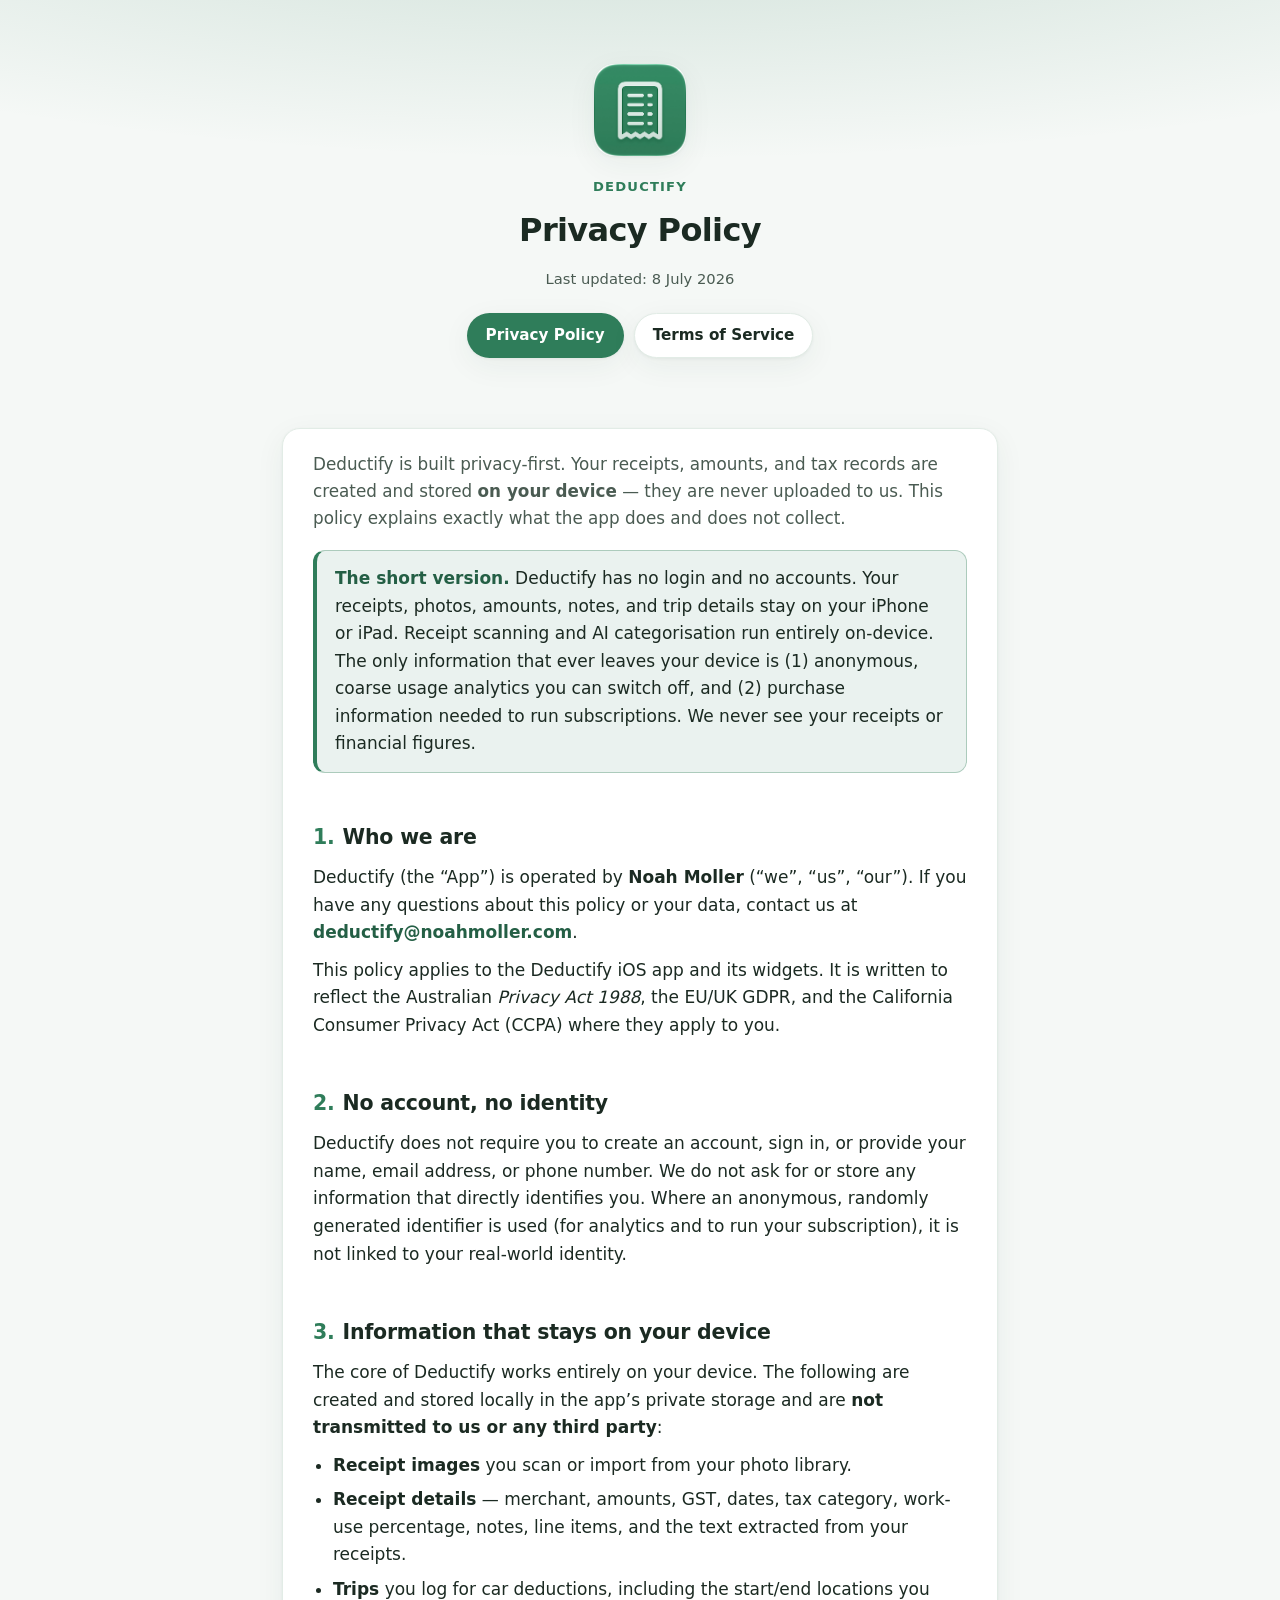
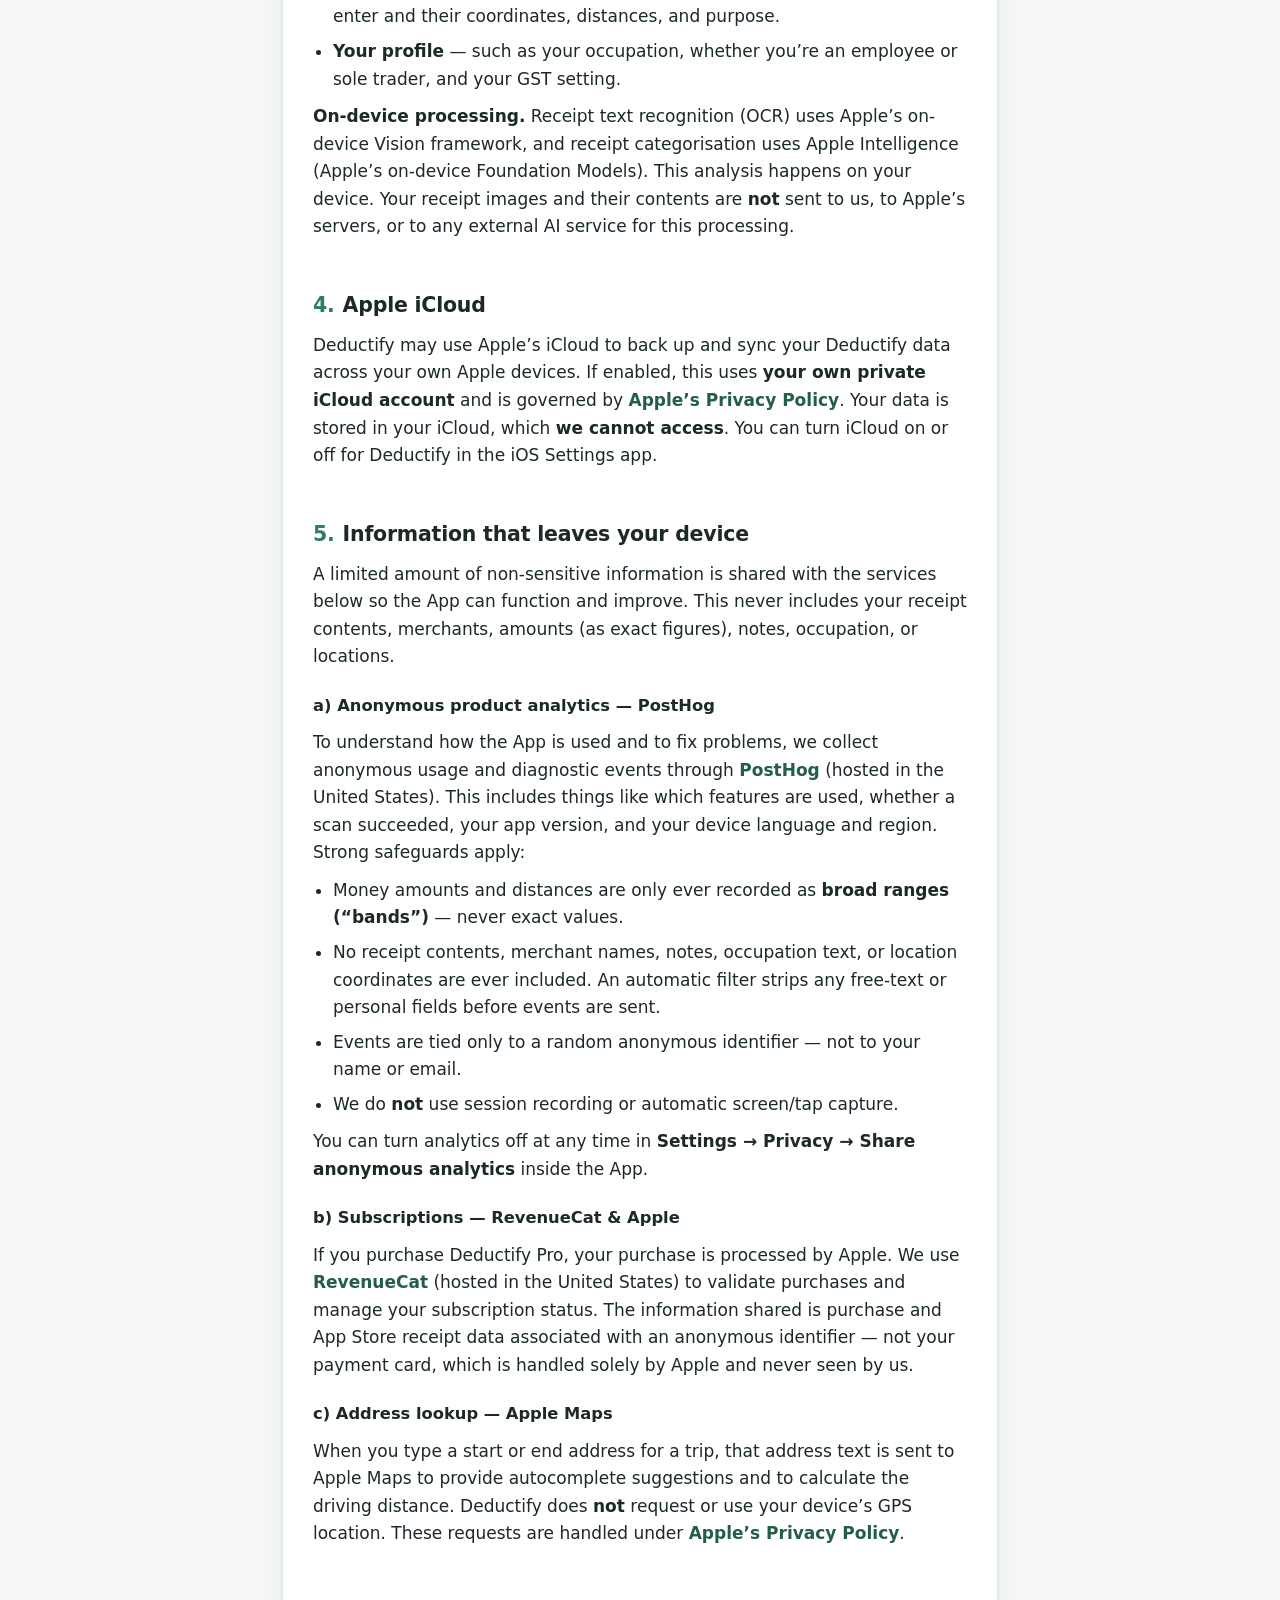
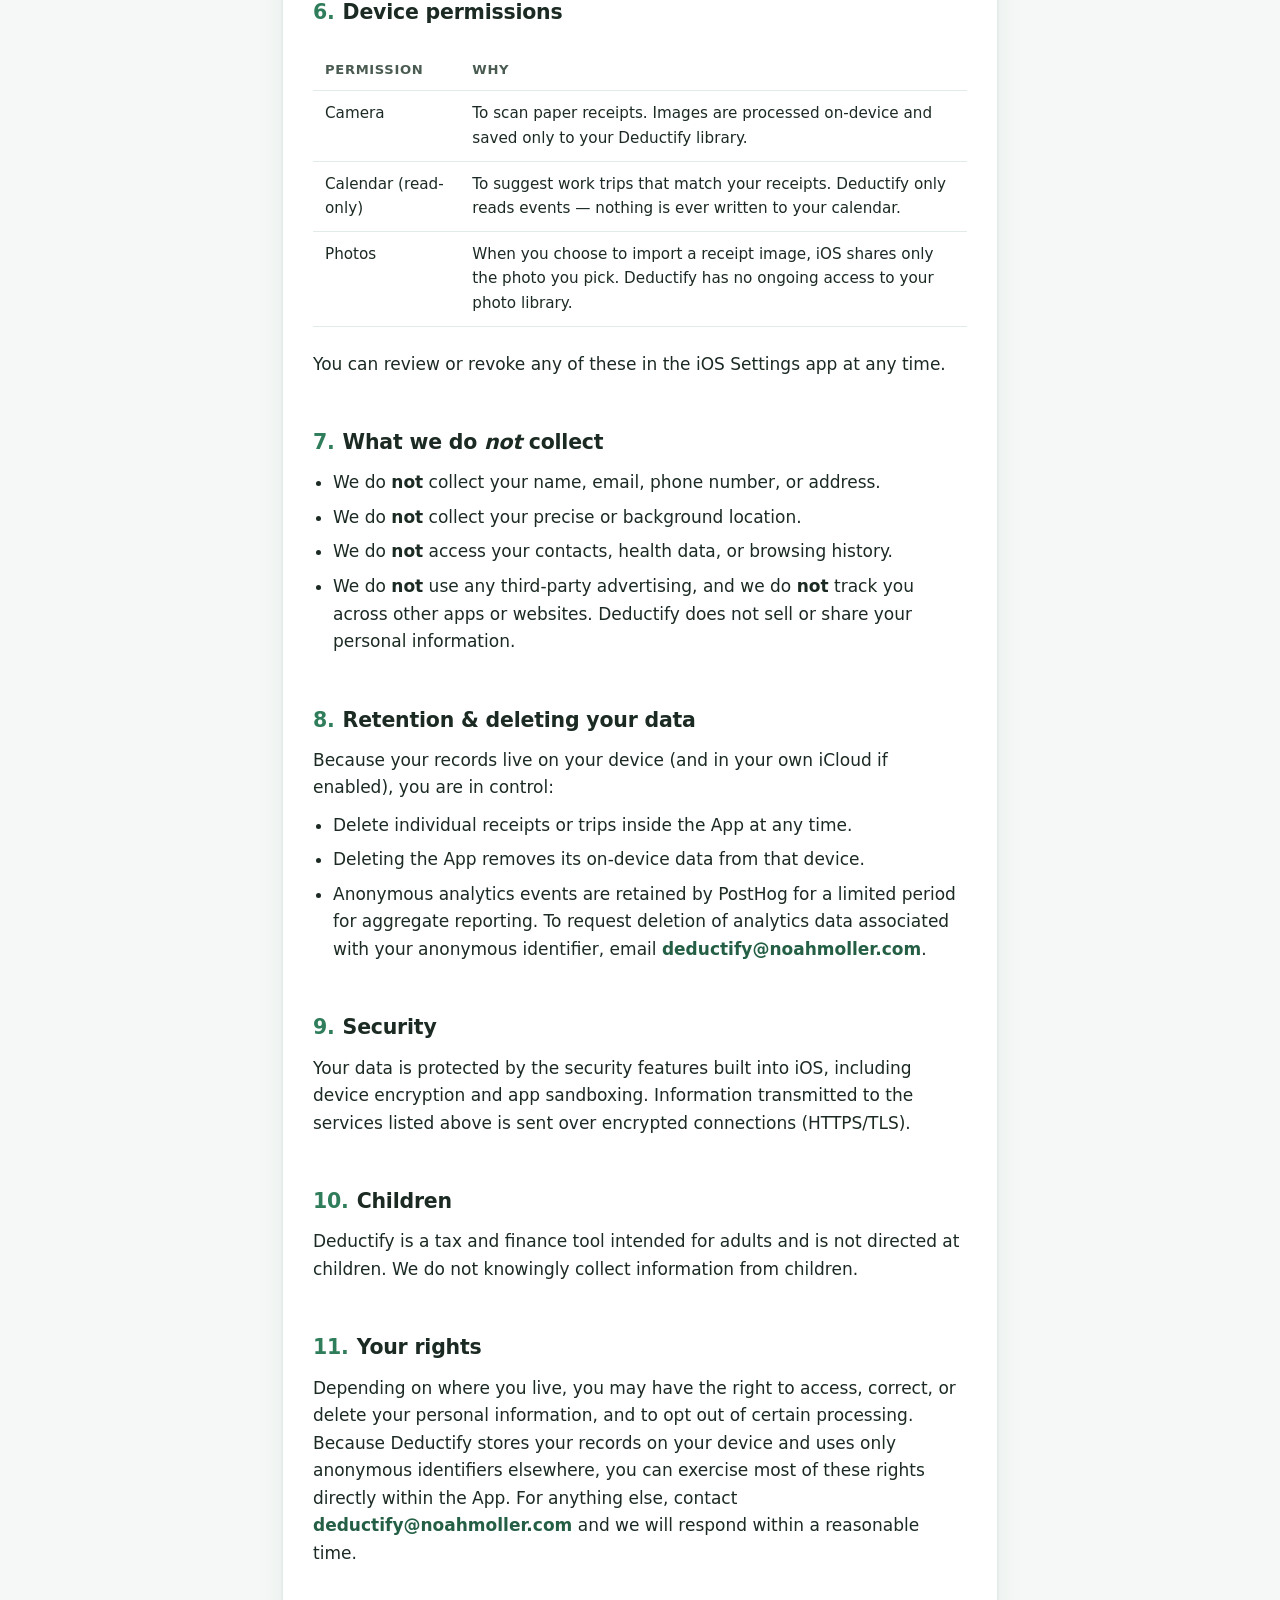
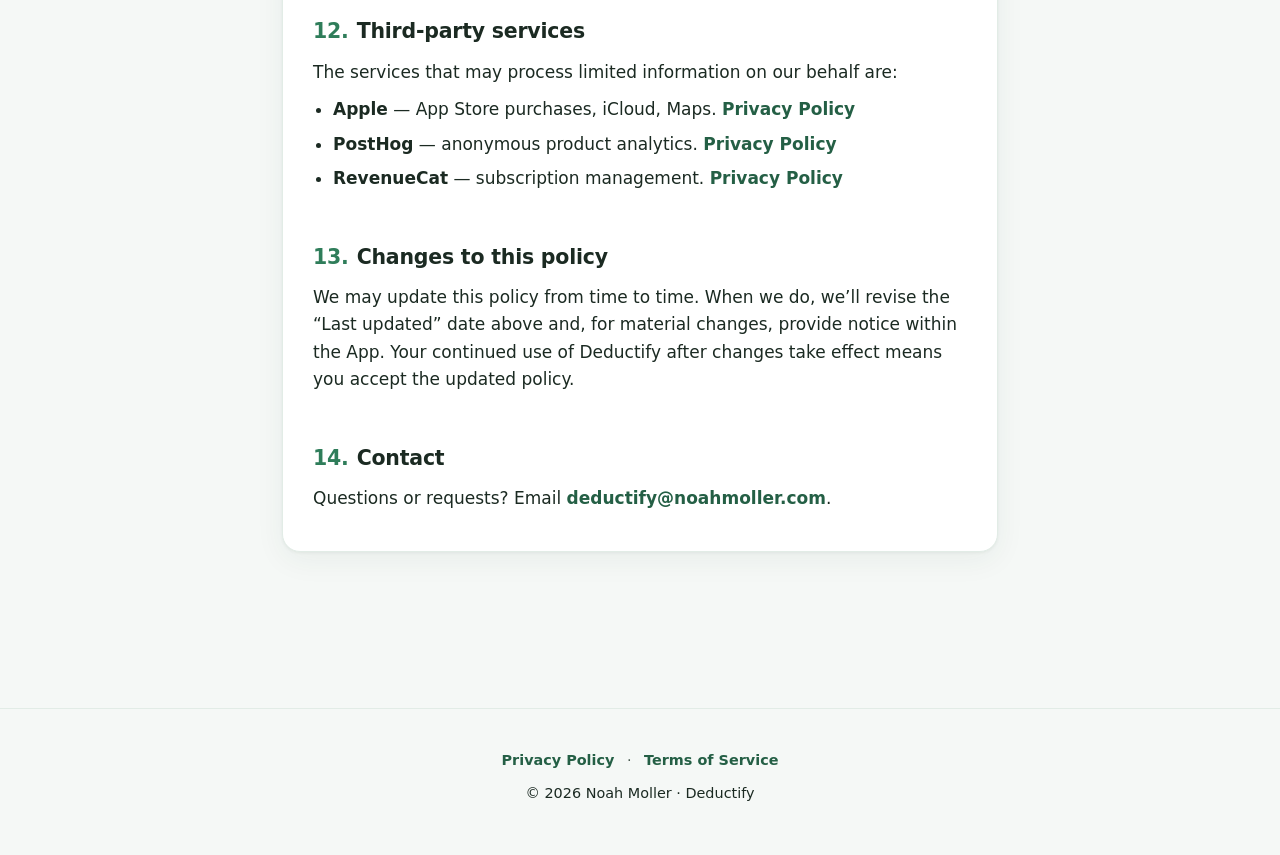
==== privacy.html @ 132f542c "Deductify privacy policy and terms of service" ====
<!doctype html>
<html lang="en">
<head>
<meta charset="utf-8">
<meta name="viewport" content="width=device-width, initial-scale=1">
<title>Privacy Policy · Deductify</title>
<meta name="description" content="How Deductify handles your data. Your receipts and financial records stay on your device.">
<link rel="icon" href="logo.jpg">
<link rel="stylesheet" href="styles.css">
</head>
<body>
<header class="site">
  <img class="logo" src="logo.jpg" alt="Deductify app icon">
  <div class="kicker">Deductify</div>
  <h1>Privacy Policy</h1>
  <div class="updated">Last updated: 8 July 2026</div>
  <nav class="pill-nav">
    <a class="pill primary" href="privacy.html">Privacy Policy</a>
    <a class="pill" href="terms.html">Terms of Service</a>
  </nav>
</header>

<div class="wrap">
<div class="card">

<p class="lead">Deductify is built privacy-first. Your receipts, amounts, and tax records are created and stored <strong>on your device</strong> — they are never uploaded to us. This policy explains exactly what the app does and does not collect.</p>

<div class="callout">
  <strong>The short version.</strong> Deductify has no login and no accounts. Your receipts, photos, amounts, notes, and trip details stay on your iPhone or iPad. Receipt scanning and AI categorisation run entirely on-device. The only information that ever leaves your device is (1) anonymous, coarse usage analytics you can switch off, and (2) purchase information needed to run subscriptions. We never see your receipts or financial figures.
</div>

<h2><span class="num">1.</span>Who we are</h2>
<p>Deductify (the “App”) is operated by <strong>Noah Moller</strong> (“we”, “us”, “our”). If you have any questions about this policy or your data, contact us at <a href="mailto:deductify@noahmoller.com">deductify@noahmoller.com</a>.</p>
<p>This policy applies to the Deductify iOS app and its widgets. It is written to reflect the Australian <em>Privacy Act 1988</em>, the EU/UK GDPR, and the California Consumer Privacy Act (CCPA) where they apply to you.</p>

<h2><span class="num">2.</span>No account, no identity</h2>
<p>Deductify does not require you to create an account, sign in, or provide your name, email address, or phone number. We do not ask for or store any information that directly identifies you. Where an anonymous, randomly generated identifier is used (for analytics and to run your subscription), it is not linked to your real-world identity.</p>

<h2><span class="num">3.</span>Information that stays on your device</h2>
<p>The core of Deductify works entirely on your device. The following are created and stored locally in the app’s private storage and are <strong>not transmitted to us or any third party</strong>:</p>
<ul>
  <li><strong>Receipt images</strong> you scan or import from your photo library.</li>
  <li><strong>Receipt details</strong> — merchant, amounts, GST, dates, tax category, work-use percentage, notes, line items, and the text extracted from your receipts.</li>
  <li><strong>Trips</strong> you log for car deductions, including the start/end locations you enter and their coordinates, distances, and purpose.</li>
  <li><strong>Your profile</strong> — such as your occupation, whether you’re an employee or sole trader, and your GST setting.</li>
</ul>
<p><strong>On-device processing.</strong> Receipt text recognition (OCR) uses Apple’s on-device Vision framework, and receipt categorisation uses Apple Intelligence (Apple’s on-device Foundation Models). This analysis happens on your device. Your receipt images and their contents are <strong>not</strong> sent to us, to Apple’s servers, or to any external AI service for this processing.</p>

<h2><span class="num">4.</span>Apple iCloud</h2>
<p>Deductify may use Apple’s iCloud to back up and sync your Deductify data across your own Apple devices. If enabled, this uses <strong>your own private iCloud account</strong> and is governed by <a href="https://www.apple.com/legal/privacy/" target="_blank" rel="noopener">Apple’s Privacy Policy</a>. Your data is stored in your iCloud, which <strong>we cannot access</strong>. You can turn iCloud on or off for Deductify in the iOS Settings app.</p>

<h2><span class="num">5.</span>Information that leaves your device</h2>
<p>A limited amount of non-sensitive information is shared with the services below so the App can function and improve. This never includes your receipt contents, merchants, amounts (as exact figures), notes, occupation, or locations.</p>

<h3>a) Anonymous product analytics — PostHog</h3>
<p>To understand how the App is used and to fix problems, we collect anonymous usage and diagnostic events through <a href="https://posthog.com/privacy" target="_blank" rel="noopener">PostHog</a> (hosted in the United States). This includes things like which features are used, whether a scan succeeded, your app version, and your device language and region. Strong safeguards apply:</p>
<ul>
  <li>Money amounts and distances are only ever recorded as <strong>broad ranges (“bands”)</strong> — never exact values.</li>
  <li>No receipt contents, merchant names, notes, occupation text, or location coordinates are ever included. An automatic filter strips any free-text or personal fields before events are sent.</li>
  <li>Events are tied only to a random anonymous identifier — not to your name or email.</li>
  <li>We do <strong>not</strong> use session recording or automatic screen/tap capture.</li>
</ul>
<p>You can turn analytics off at any time in <strong>Settings → Privacy → Share anonymous analytics</strong> inside the App.</p>

<h3>b) Subscriptions — RevenueCat &amp; Apple</h3>
<p>If you purchase Deductify Pro, your purchase is processed by Apple. We use <a href="https://www.revenuecat.com/privacy" target="_blank" rel="noopener">RevenueCat</a> (hosted in the United States) to validate purchases and manage your subscription status. The information shared is purchase and App Store receipt data associated with an anonymous identifier — not your payment card, which is handled solely by Apple and never seen by us.</p>

<h3>c) Address lookup — Apple Maps</h3>
<p>When you type a start or end address for a trip, that address text is sent to Apple Maps to provide autocomplete suggestions and to calculate the driving distance. Deductify does <strong>not</strong> request or use your device’s GPS location. These requests are handled under <a href="https://www.apple.com/legal/privacy/" target="_blank" rel="noopener">Apple’s Privacy Policy</a>.</p>

<h2><span class="num">6.</span>Device permissions</h2>
<div class="table-scroll">
<table>
  <tr><th>Permission</th><th>Why</th></tr>
  <tr><td>Camera</td><td>To scan paper receipts. Images are processed on-device and saved only to your Deductify library.</td></tr>
  <tr><td>Calendar (read-only)</td><td>To suggest work trips that match your receipts. Deductify only reads events — nothing is ever written to your calendar.</td></tr>
  <tr><td>Photos</td><td>When you choose to import a receipt image, iOS shares only the photo you pick. Deductify has no ongoing access to your photo library.</td></tr>
</table>
</div>
<p>You can review or revoke any of these in the iOS Settings app at any time.</p>

<h2><span class="num">7.</span>What we do <em>not</em> collect</h2>
<ul>
  <li>We do <strong>not</strong> collect your name, email, phone number, or address.</li>
  <li>We do <strong>not</strong> collect your precise or background location.</li>
  <li>We do <strong>not</strong> access your contacts, health data, or browsing history.</li>
  <li>We do <strong>not</strong> use any third-party advertising, and we do <strong>not</strong> track you across other apps or websites. Deductify does not sell or share your personal information.</li>
</ul>

<h2><span class="num">8.</span>Retention &amp; deleting your data</h2>
<p>Because your records live on your device (and in your own iCloud if enabled), you are in control:</p>
<ul>
  <li>Delete individual receipts or trips inside the App at any time.</li>
  <li>Deleting the App removes its on-device data from that device.</li>
  <li>Anonymous analytics events are retained by PostHog for a limited period for aggregate reporting. To request deletion of analytics data associated with your anonymous identifier, email <a href="mailto:deductify@noahmoller.com">deductify@noahmoller.com</a>.</li>
</ul>

<h2><span class="num">9.</span>Security</h2>
<p>Your data is protected by the security features built into iOS, including device encryption and app sandboxing. Information transmitted to the services listed above is sent over encrypted connections (HTTPS/TLS).</p>

<h2><span class="num">10.</span>Children</h2>
<p>Deductify is a tax and finance tool intended for adults and is not directed at children. We do not knowingly collect information from children.</p>

<h2><span class="num">11.</span>Your rights</h2>
<p>Depending on where you live, you may have the right to access, correct, or delete your personal information, and to opt out of certain processing. Because Deductify stores your records on your device and uses only anonymous identifiers elsewhere, you can exercise most of these rights directly within the App. For anything else, contact <a href="mailto:deductify@noahmoller.com">deductify@noahmoller.com</a> and we will respond within a reasonable time.</p>

<h2><span class="num">12.</span>Third-party services</h2>
<p>The services that may process limited information on our behalf are:</p>
<ul>
  <li><strong>Apple</strong> — App Store purchases, iCloud, Maps. <a href="https://www.apple.com/legal/privacy/" target="_blank" rel="noopener">Privacy Policy</a></li>
  <li><strong>PostHog</strong> — anonymous product analytics. <a href="https://posthog.com/privacy" target="_blank" rel="noopener">Privacy Policy</a></li>
  <li><strong>RevenueCat</strong> — subscription management. <a href="https://www.revenuecat.com/privacy" target="_blank" rel="noopener">Privacy Policy</a></li>
</ul>

<h2><span class="num">13.</span>Changes to this policy</h2>
<p>We may update this policy from time to time. When we do, we’ll revise the “Last updated” date above and, for material changes, provide notice within the App. Your continued use of Deductify after changes take effect means you accept the updated policy.</p>

<h2><span class="num">14.</span>Contact</h2>
<p>Questions or requests? Email <a href="mailto:deductify@noahmoller.com">deductify@noahmoller.com</a>.</p>

</div>
</div>

<footer class="site">
  <div><a href="privacy.html">Privacy Policy</a> · <a href="terms.html">Terms of Service</a></div>
  <p>© 2026 Noah Moller · Deductify</p>
</footer>
</body>
</html>
---- styles.css ----
/* Deductify — legal pages theme (Eucalyptus) */
:root {
  --eucalyptus: #2F7D5A;
  --eucalyptus-deep: #245f45;
  --bg: #f5f8f6;
  --bg-elev: #ffffff;
  --text: #1b2a22;
  --text-soft: #4a5b52;
  --border: #e2ece6;
  --shadow: 0 1px 3px rgba(31, 74, 54, .06), 0 8px 30px rgba(31, 74, 54, .06);
  --radius: 18px;
}
@media (prefers-color-scheme: dark) {
  :root {
    --eucalyptus: #5BBD8F;
    --eucalyptus-deep: #7cd0a6;
    --bg: #101611;
    --bg-elev: #182019;
    --text: #e9f1ec;
    --text-soft: #a7b8ae;
    --border: #26332b;
    --shadow: 0 1px 3px rgba(0,0,0,.4), 0 10px 34px rgba(0,0,0,.35);
  }
}
:root[data-theme="dark"] {
  --eucalyptus: #5BBD8F; --eucalyptus-deep: #7cd0a6;
  --bg: #101611; --bg-elev: #182019; --text: #e9f1ec; --text-soft: #a7b8ae; --border: #26332b;
  --shadow: 0 1px 3px rgba(0,0,0,.4), 0 10px 34px rgba(0,0,0,.35);
}
:root[data-theme="light"] {
  --eucalyptus: #2F7D5A; --eucalyptus-deep: #245f45;
  --bg: #f5f8f6; --bg-elev: #fff; --text: #1b2a22; --text-soft: #4a5b52; --border: #e2ece6;
  --shadow: 0 1px 3px rgba(31,74,54,.06), 0 8px 30px rgba(31,74,54,.06);
}

* { box-sizing: border-box; }
html { -webkit-text-size-adjust: 100%; }
body {
  margin: 0;
  font-family: ui-rounded, "SF Pro Rounded", -apple-system, BlinkMacSystemFont, "Segoe UI", system-ui, sans-serif;
  background: var(--bg);
  color: var(--text);
  line-height: 1.62;
  font-size: 17px;
  -webkit-font-smoothing: antialiased;
}

.wrap { max-width: 760px; margin: 0 auto; padding: 0 22px 96px; }

/* Header */
header.site {
  background:
    radial-gradient(1200px 300px at 50% -140px, color-mix(in srgb, var(--eucalyptus) 22%, transparent), transparent);
  padding: 64px 22px 40px;
  text-align: center;
}
.logo {
  width: 92px; height: 92px; border-radius: 22.37%;
  display: block; margin: 0 auto 20px;
  box-shadow: var(--shadow);
}
header.site h1 { margin: 0; font-size: 2rem; letter-spacing: -.02em; font-weight: 800; }
header.site .kicker {
  color: var(--eucalyptus); font-weight: 700; font-size: .82rem;
  text-transform: uppercase; letter-spacing: .09em; margin-bottom: 8px;
}
header.site .updated { color: var(--text-soft); font-size: .92rem; margin-top: 10px; }

/* Card */
.card {
  background: var(--bg-elev);
  border: 1px solid var(--border);
  border-radius: var(--radius);
  box-shadow: var(--shadow);
  padding: 12px 30px 28px;
  margin-top: 30px;
}

h2 {
  font-size: 1.28rem; font-weight: 750; letter-spacing: -.01em;
  margin: 34px 0 6px; padding-top: 14px;
  color: var(--text);
}
h2 .num { color: var(--eucalyptus); font-variant-numeric: tabular-nums; margin-right: 8px; }
h3 { font-size: 1.02rem; font-weight: 700; margin: 22px 0 4px; }
p, li { color: var(--text); }
p { margin: 10px 0; }
a { color: var(--eucalyptus-deep); text-decoration: none; font-weight: 600; }
a:hover { text-decoration: underline; }
ul { padding-left: 20px; margin: 10px 0; }
li { margin: 7px 0; }
strong { font-weight: 700; }
hr { border: none; border-top: 1px solid var(--border); margin: 30px 0; }

.lead { font-size: 1.05rem; color: var(--text-soft); }

.callout {
  background: color-mix(in srgb, var(--eucalyptus) 10%, var(--bg-elev));
  border: 1px solid color-mix(in srgb, var(--eucalyptus) 30%, var(--border));
  border-left: 4px solid var(--eucalyptus);
  border-radius: 12px; padding: 14px 18px; margin: 18px 0;
}
.callout strong { color: var(--eucalyptus-deep); }

.pill-nav { display: flex; gap: 10px; justify-content: center; flex-wrap: wrap; margin-top: 22px; }
.pill {
  display: inline-block; padding: 9px 18px; border-radius: 999px;
  background: var(--bg-elev); border: 1px solid var(--border);
  color: var(--text); font-weight: 600; font-size: .95rem; box-shadow: var(--shadow);
}
.pill.primary { background: var(--eucalyptus); color: #fff; border-color: transparent; }
@media (prefers-color-scheme: dark) { .pill.primary { color: #08130d; } }
:root[data-theme="dark"] .pill.primary { color: #08130d; }
:root[data-theme="light"] .pill.primary { color: #fff; }

table { width: 100%; border-collapse: collapse; margin: 14px 0; font-size: .95rem; }
th, td { text-align: left; padding: 10px 12px; border-bottom: 1px solid var(--border); vertical-align: top; }
th { color: var(--text-soft); font-weight: 700; font-size: .82rem; text-transform: uppercase; letter-spacing: .05em; }
.table-scroll { overflow-x: auto; -webkit-overflow-scrolling: touch; }

footer.site {
  text-align: center; color: var(--text-soft); font-size: .9rem;
  padding: 40px 22px; border-top: 1px solid var(--border); margin-top: 60px;
}
footer.site a { margin: 0 8px; }
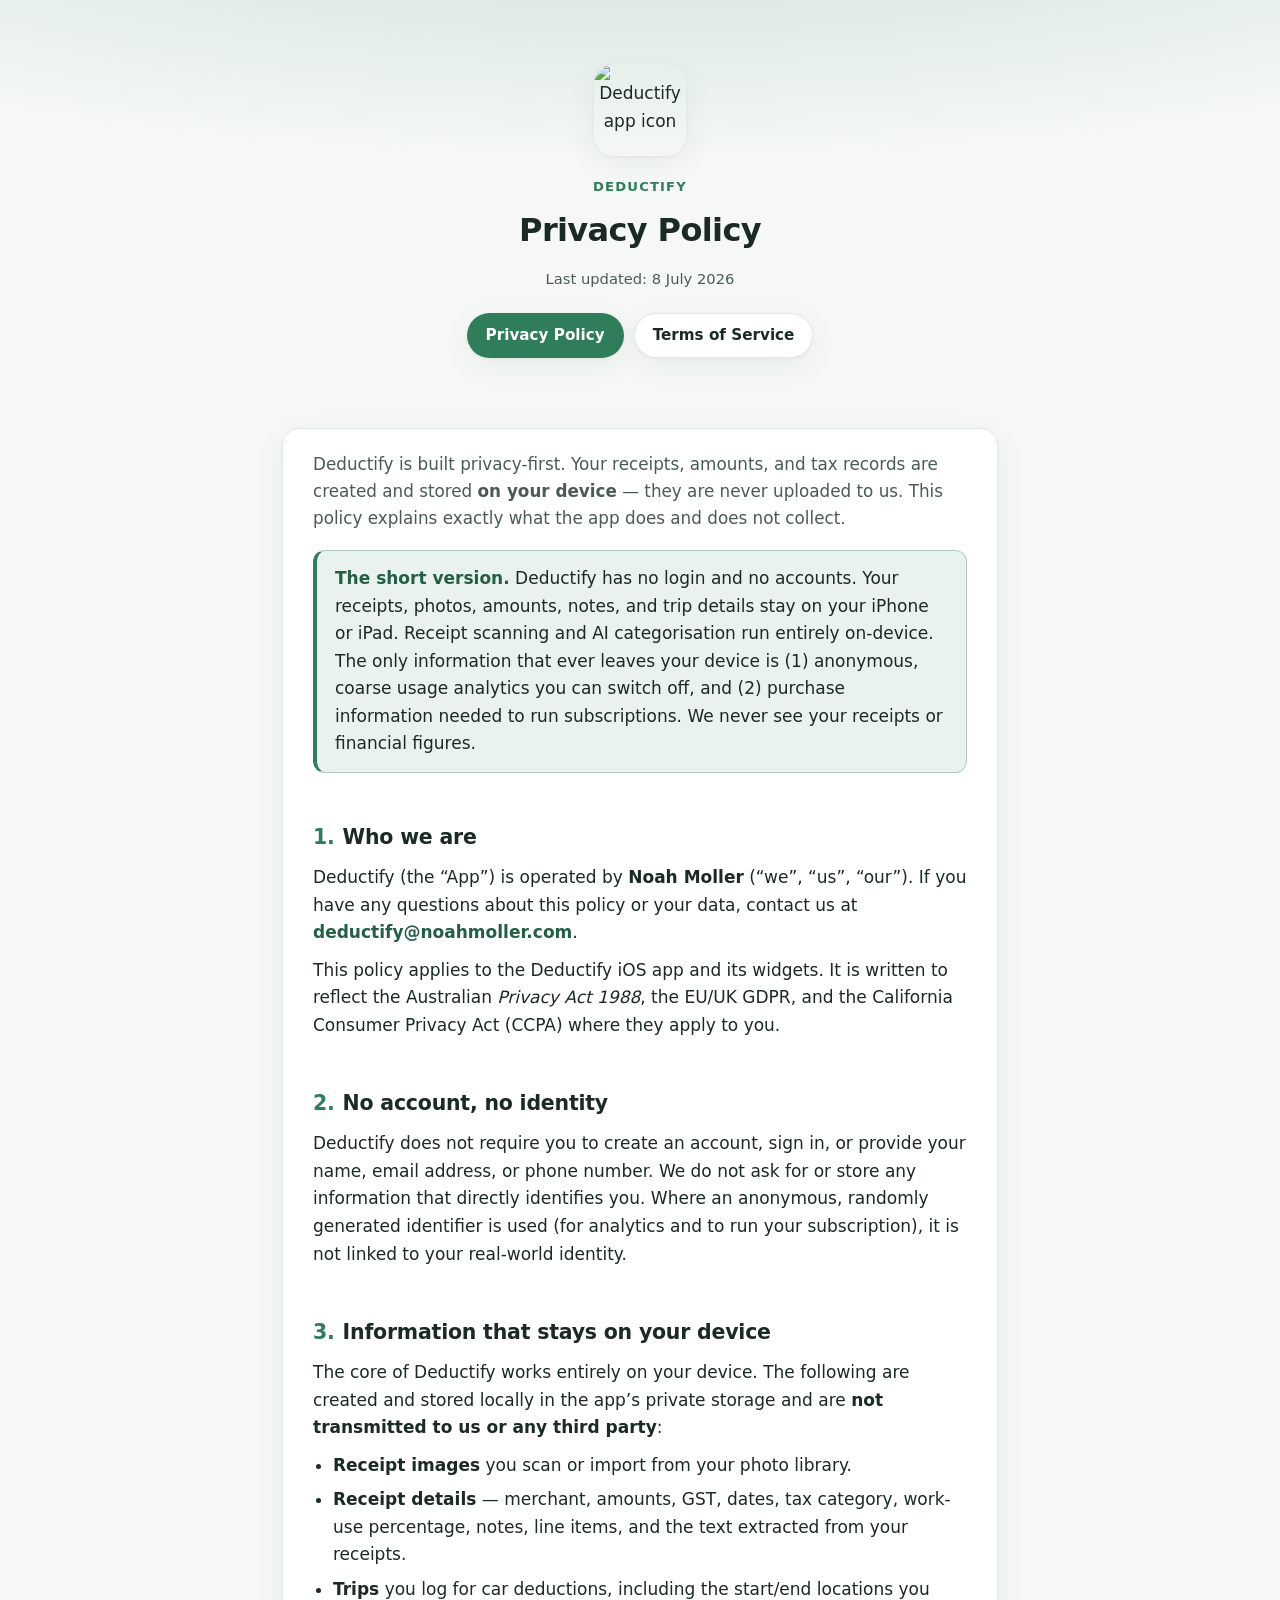
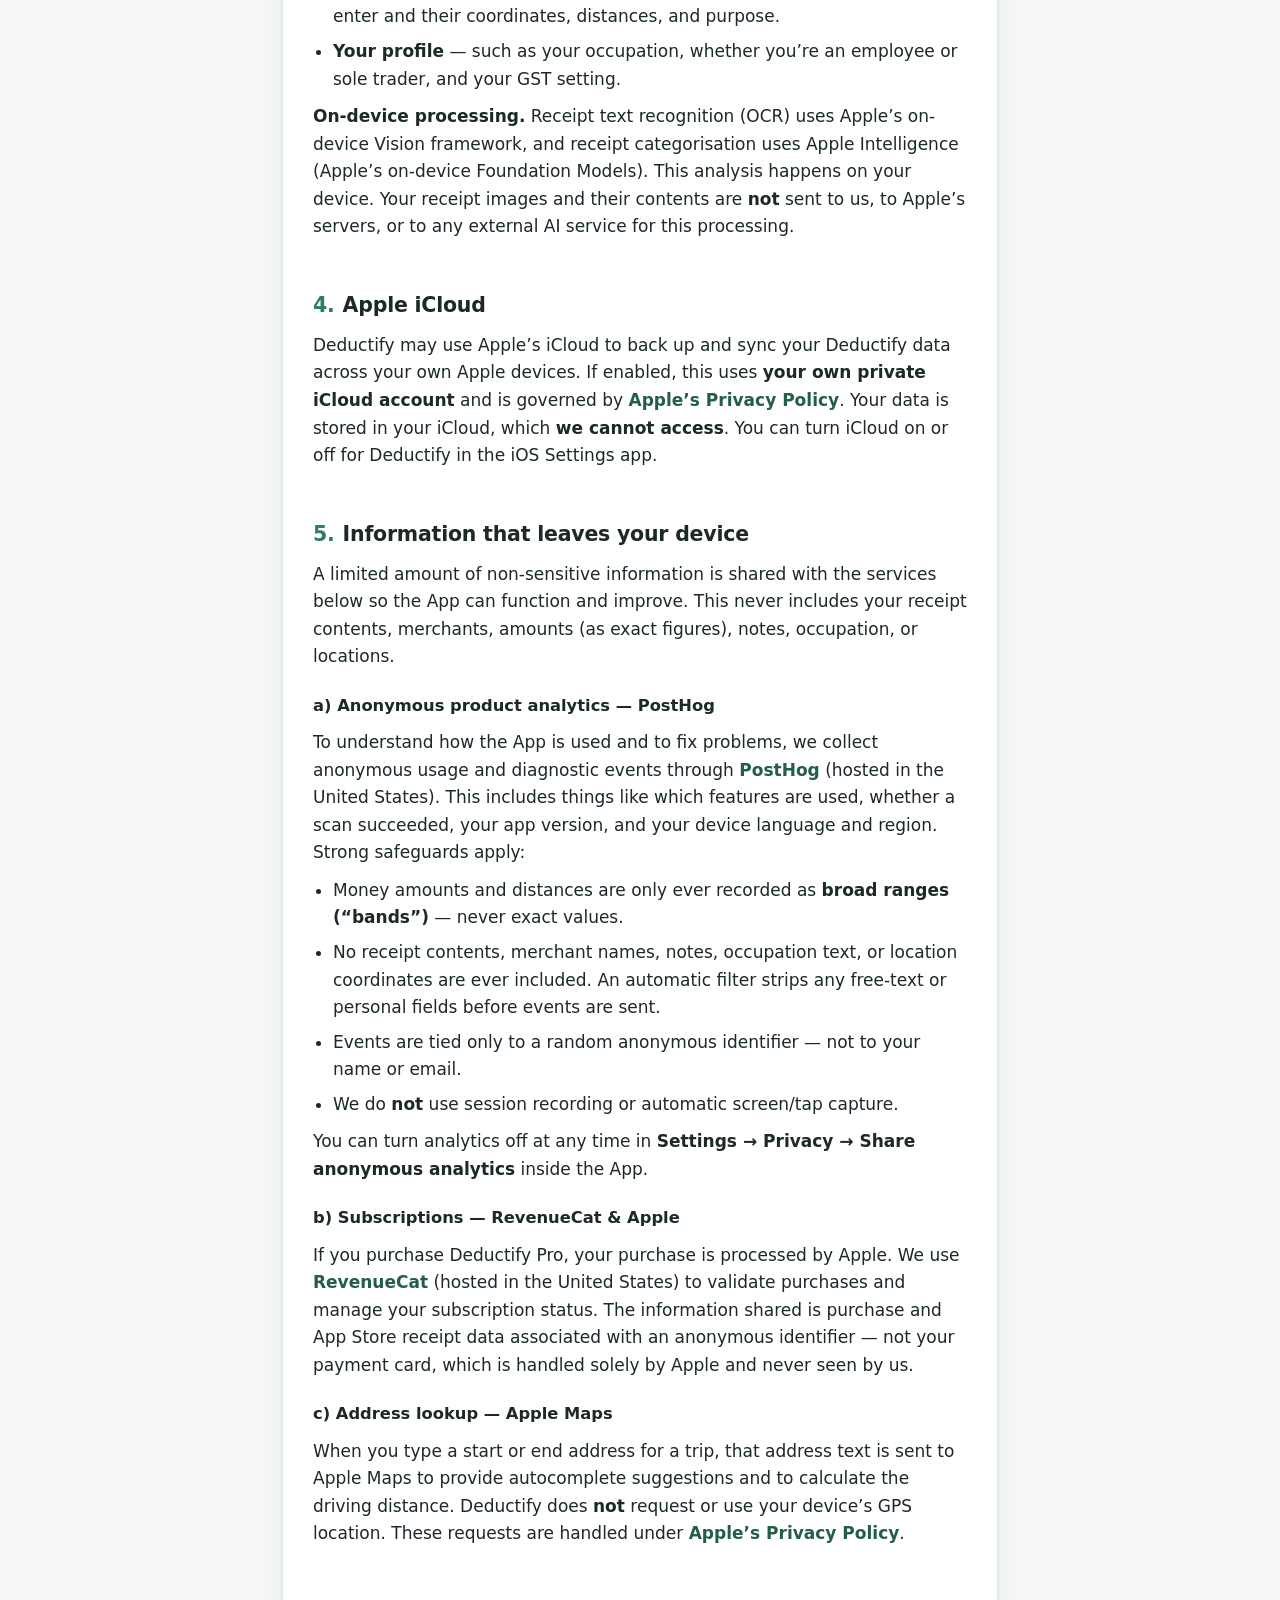
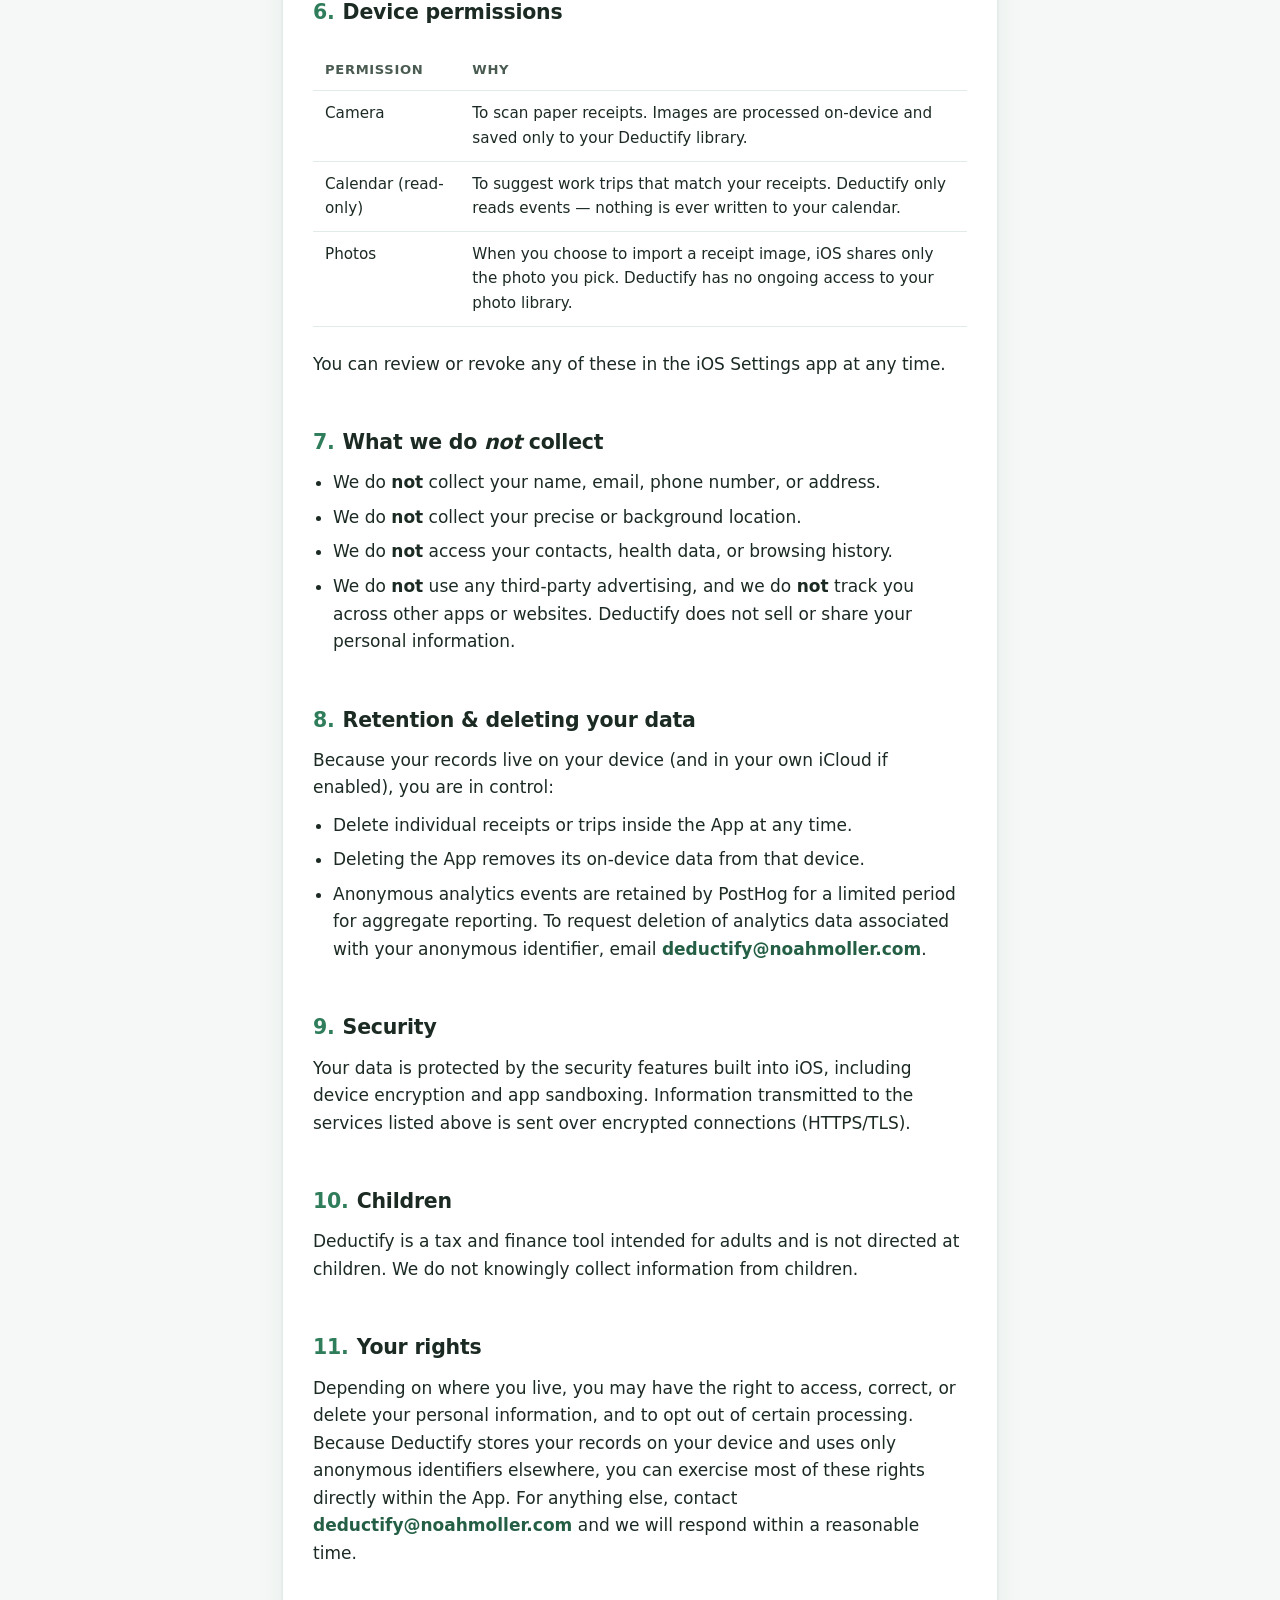
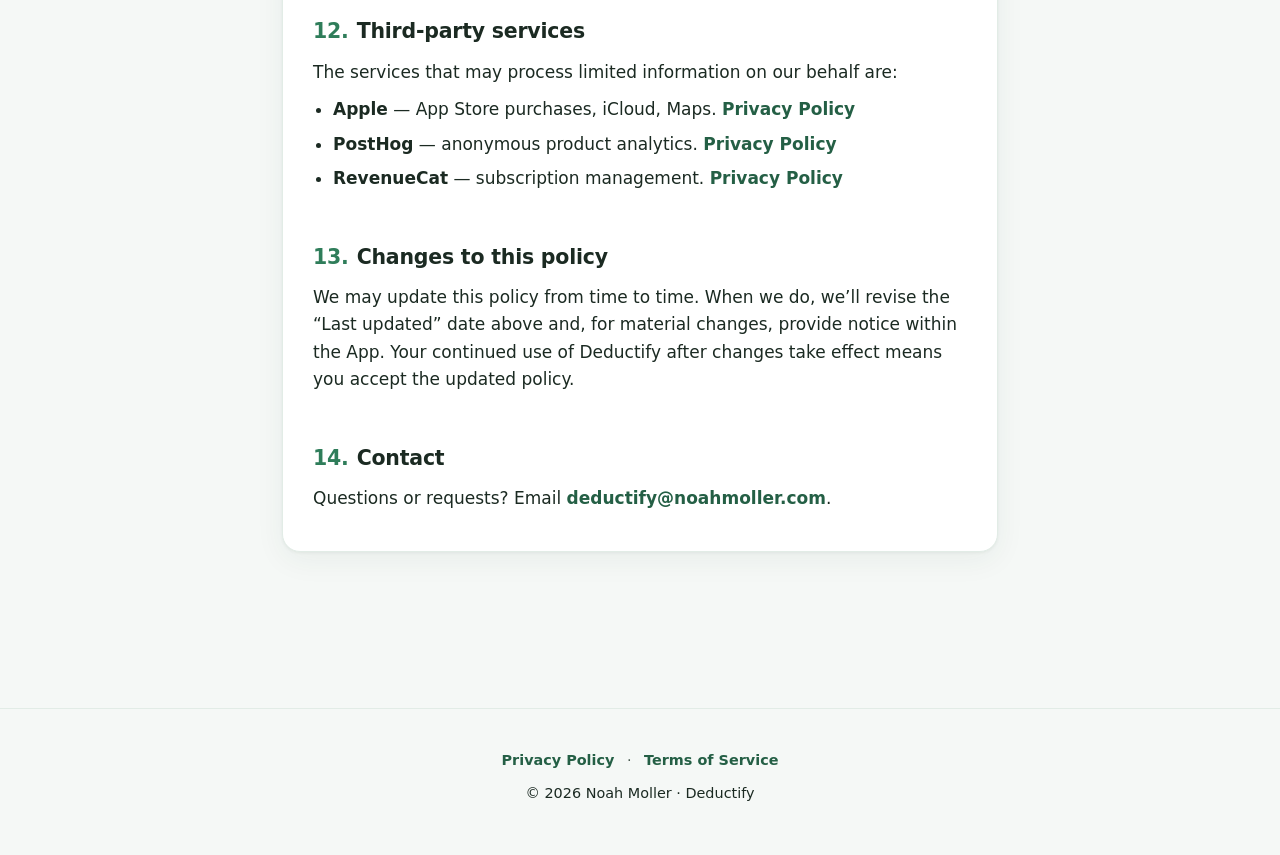
==== commit a4241df1: "Use actual app icon PNG (transparent corners) for legal pages" ====
--- a/privacy.html
+++ b/privacy.html
@@ -5,12 +5,12 @@
 <meta name="viewport" content="width=device-width, initial-scale=1">
 <title>Privacy Policy · Deductify</title>
 <meta name="description" content="How Deductify handles your data. Your receipts and financial records stay on your device.">
-<link rel="icon" href="logo.jpg">
+<link rel="icon" href="logo.png">
 <link rel="stylesheet" href="styles.css">
 </head>
 <body>
 <header class="site">
-  <img class="logo" src="logo.jpg" alt="Deductify app icon">
+  <img class="logo" src="logo.png" alt="Deductify app icon">
   <div class="kicker">Deductify</div>
   <h1>Privacy Policy</h1>
   <div class="updated">Last updated: 8 July 2026</div>
